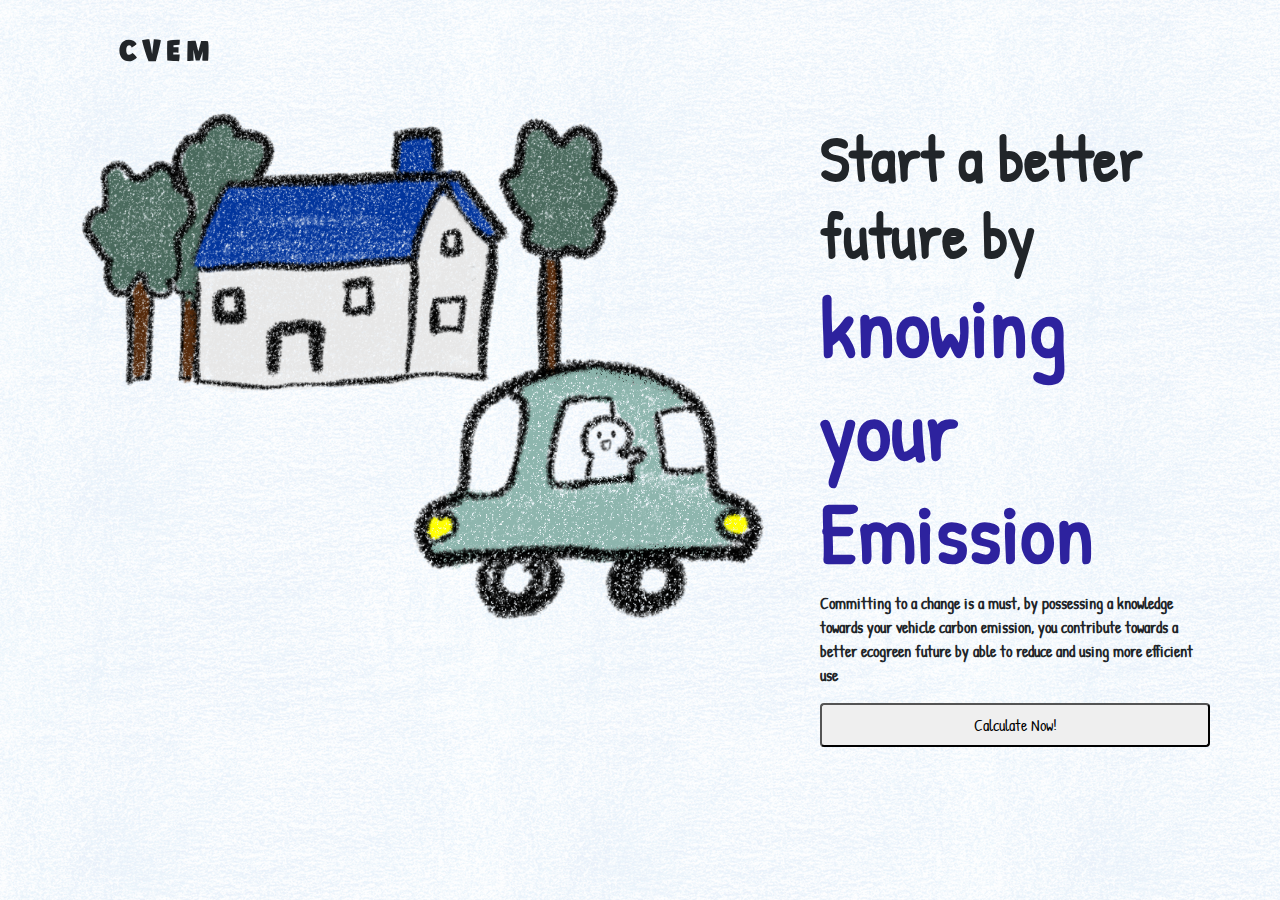
==== index.html @ 05aa0f64 "ver 1.2" ====
<!DOCTYPE html>
<html lang="en">
<head>
  <meta charset="UTF-8">
  <meta name="viewport" content="width=device-width, initial-scale=1">
  <title>VCEM</title>
  <link rel="stylesheet" href="https://stackpath.bootstrapcdn.com/bootstrap/4.5.2/css/bootstrap.min.css">
  <link rel="stylesheet" href="styles.css">
  <link rel="preconnect" href="https://fonts.googleapis.com">
  <link rel="preconnect" href="https://fonts.gstatic.com" crossorigin>
  <link href="https://fonts.googleapis.com/css2?family=Grandstander&family=Patrick+Hand&family=Playpen+Sans:wght@700&display=swap" rel="stylesheet">
  <link href="/dist/output.css" rel="stylesheet">
</head>
<body>
  <header>
    <nav>
        <div class="logo-nav">
        <p>CVEM</p>
        </div>
      <ul>
        <li><a href="index.html" id="home-link">Home</a></li>
        <li><a href="calculate.html" id="calculate-link">Calculate</a></li>
        <li><a href="reference" id="reference-link">Reference</a></li>
      </ul>

      <div class="menu-toggle">
        <input type="checkbox"/>
        <span></span>
        <span></span>
        <span></span>
      </div>
    </nav>
  </header>

  <main>
    <section class="landing-page">
      <img src="landing-img.png" class="landing-img">
            <div class="content">

            <h1 class="h1-landing">Start a better future by <br><span>knowing your Emission</span></h1>
            <P>Committing to a change is a must, by possessing a knowledge towards your vehicle carbon emission, you contribute towards a better ecogreen future by able to reduce and using more efficient use</p>

              <button href="calculate.html" class="text-black font-bold py-2 px-4 rounded">
                Calculate Now!
              </button>
                
          </div>
         
    </section>

    <section id="dyk">
      <div class="flex">
      </div>
    </section>

    

  </main>

  <script src="script.js"></script>
  <script src="https://cdn.jsdelivr.net/npm/bootstrap@5.3.2/dist/js/bootstrap.bundle.min.js" integrity="sha384-C6RzsynM9kWDrMNeT87bh95OGNyZPhcTNXj1NW7RuBCsyN/o0jlpcV8Qyq46cDfL" crossorigin="anonymous"></script>
</body>
</html>
---- styles.css ----
*{
    margin: 0;
    padding: 0;
}

body{
    font-family: 'Patrick Hand', cursive;
    background-color: rgb(233, 233, 244);
    background-image: url(texture-background.jpg);
    background-repeat: repeat;   
    overflow-x: hidden; 
    scroll-behavior: smooth;
    background-blend-mode: screen;
    font-weight: bold;
}

@tailwind base;
@tailwind components;
@tailwind utilities;

nav {
    position: fixed;
    top: 0;
    display: flex;
    justify-content: space-around;
    padding: 20px 20px;
    align-items: center;
}

nav .logo-nav{
    font-family: 'Grandstander', cursive;
    font-weight: bolder;
    font-size: xx-large;
    letter-spacing: 5px;
    margin-top: 10px;
    margin-left: 5%;
}

nav ul {
    display: flex;
    list-style: none;
    width: 70vh;
    justify-content: space-between;  
    margin-left: 100vh;
}

nav ul li:hover{
    color: white;
}

nav ul li a {
    text-decoration: none;
    letter-spacing: 5px;
    color: black;
}

.menu-toggle {
    display: none;
    flex-direction: column;
    height: 20px;
    justify-content: space-between;
    position: relative;
    background-color: rgb(233, 233, 244);
}

.menu-toggle input {
    position: absolute;
    width: 30px;
    height: 27px;
    right: -2px;
    top: -5px;
    opacity: 0;
    cursor: pointer;
    z-index: 2;
}

.menu-toggle span {
    display: block;
    width: 28px;
    height: 3px;
    background-color: rgb(152, 152, 173);
    border-radius: 3px;
    transition: all 0.5s;
}

/*Hamburger Menu Animation*/
.menu-toggle :nth-child(2){
    transform-origin: 0 0;
}

.menu-toggle :nth-child(4){
    transform-origin: 0 100%;
}

.menu-toggle input:checked ~ span:nth-child(2){
    transform: rotate(45deg) translate(-1px, -1px);
}

.menu-toggle input:checked ~ span:nth-child(3){
    transform: scale(0);
    opacity: 0;
}

.menu-toggle input:checked ~ span:nth-child(4){
    transform: rotate(-45deg) translate(-1px, 0px);
}

.landing-img {
    height: 590px;
    width: 750px;
    justify-content: space-evenly;
    z-index: -1;
}

.landing-page{
    padding: 70px 70px;
    display: flex;
}

.h1-landing{
    padding-top: 50px;
    font-size: 64px;
    font-weight: bolder;
}

.h1-landing span{
    font-size: 86px;
    color: rgb(45, 34, 158);
}
.content{
    display: flex;
    flex-direction: column;
}

.form{
    display: flex;
    flex-direction: column;
    justify-content: space-evenly;
    padding: 100px 50px ;
    text-align: start;
    font-size: large;
}

/* Desktop*/
@media screen and (max-width: 1280px){
    nav ul{
        width: 50vh;
    }
    nav .logo-nav{
        width: 70vh;
    }
    
}

/* Tablet display*/
@media screen and (max-width: 768px){
    nav ul{
        position: relative;
        width: fit-content;
    }

    nav .logo-nav{
        width: 5vh;
    }

    .landing-img{
        height: 300px;
        width: 350px;
    }

    .content{
        size: 50%;
    }

    .h1-landing{
        margin-top: 500px;
        margin-right: 500px;
    }
}

/* Mobile display*/
@media screen and (max-width: 576px){
    .menu-toggle{
        display: flex;
        left: 350px;
        background-blend-mode: screen;
        background-color: rgb(233, 233, 244);
    }

    .logo-nav {
        transform: scale(0.8);
        align-items: flex-start;
    }

    nav ul{
        position: absolute;
        right: 0;
        top: 0;
        height: 100vh;
        width: 100vh;
        justify-content: space-evenly;
        align-items: center;
        flex-direction: column;
        z-index: -1;
        transform: translateX(70%);
        transition: all 0.5s;
        font-size: large;
        background-color: rgb(174, 174, 202);
    }

    nav ul.slide{
        transform: translateX(0) scale(0);
    }

  
}
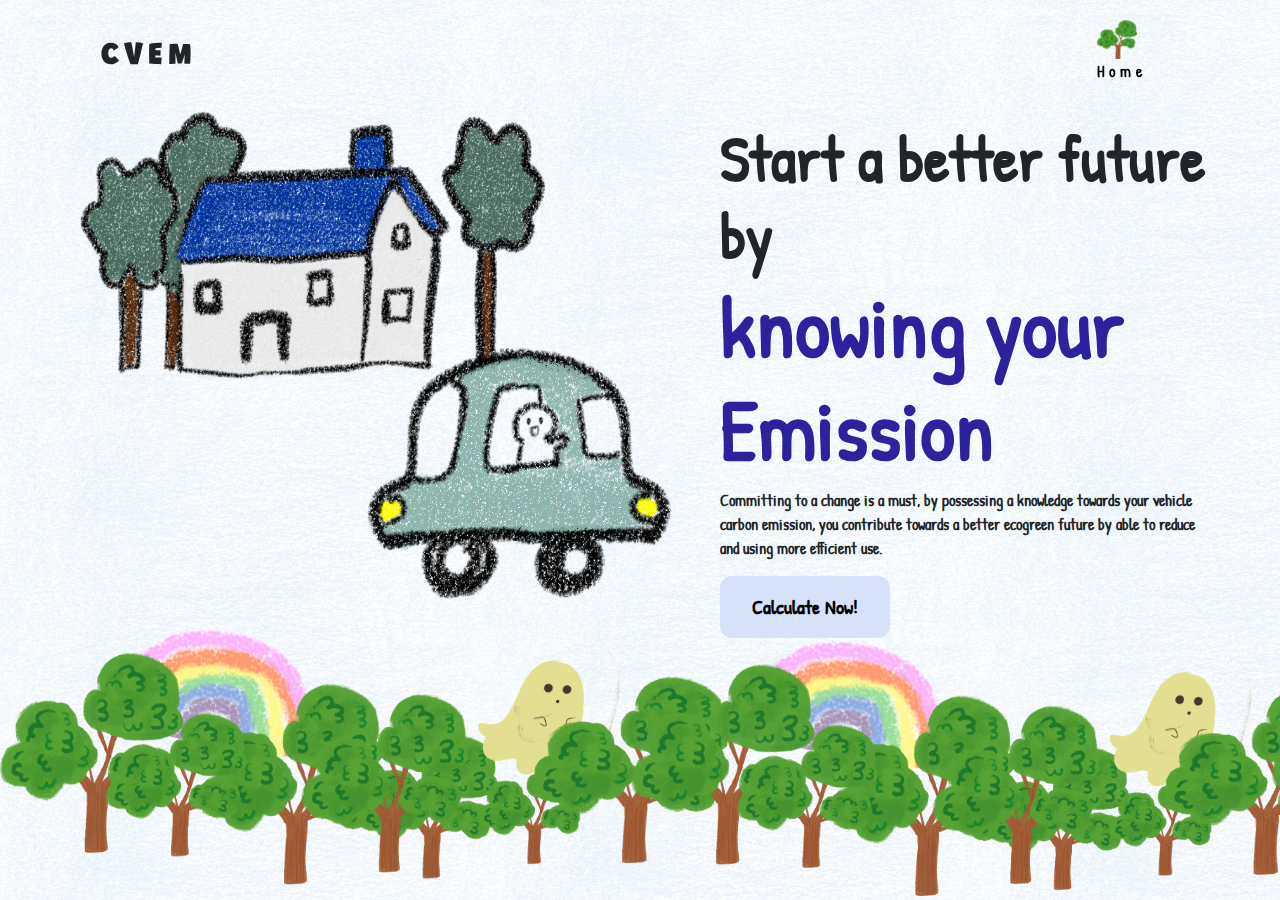
==== commit 2a243bf8: "responsive mobile and tablet view (ver 2.5)" ====
--- a/index.html
+++ b/index.html
@@ -10,6 +10,7 @@
   <link rel="preconnect" href="https://fonts.gstatic.com" crossorigin>
   <link href="https://fonts.googleapis.com/css2?family=Grandstander&family=Patrick+Hand&family=Playpen+Sans:wght@700&display=swap" rel="stylesheet">
   <link href="/dist/output.css" rel="stylesheet">
+  <link rel="icon" href="icon.png" type="image/x-icon">
 </head>
 <body>
   <header>
@@ -18,17 +19,17 @@
         <p>CVEM</p>
         </div>
       <ul>
-        <li><a href="index.html" id="home-link">Home</a></li>
-        <li><a href="calculate.html" id="calculate-link">Calculate</a></li>
-        <li><a href="reference" id="reference-link">Reference</a></li>
+        <li><a href="index.html" id="home-link">
+        <img src="icon.png" alt="" class="icon-home">
+        <span>Home</span>
+        </a></li>
+        <li><a href="calculate.html" id="calculate-link">
+        <img src="calculate-icon.png" alt="" class="icon-calculate">
+        <span>Calculate</span> </a></li>
+        <li><a href="reference.html" id="reference-link">
+        <img src="reference-icon.png" alt="" class="icon-reference"> 
+         <span>Reference</span></a></li>
       </ul>
-
-      <div class="menu-toggle">
-        <input type="checkbox"/>
-        <span></span>
-        <span></span>
-        <span></span>
-      </div>
     </nav>
   </header>
 
@@ -38,23 +39,22 @@
             <div class="content">
 
             <h1 class="h1-landing">Start a better future by <br><span>knowing your Emission</span></h1>
-            <P>Committing to a change is a must, by possessing a knowledge towards your vehicle carbon emission, you contribute towards a better ecogreen future by able to reduce and using more efficient use</p>
+            <P>Committing to a change is a must, by possessing a knowledge towards your vehicle carbon emission, you contribute towards a better ecogreen future by able to reduce and using more efficient use.</p>
+              <a href="calculate.html" id="button">
+                <button href="calculate.html" id="button">
+                <span>
+                  Calculate Now!
+                </span>
+                </button>
+              </a>
 
-              <button href="calculate.html" class="text-black font-bold py-2 px-4 rounded">
-                Calculate Now!
-              </button>
-                
-          </div>
+             </div>
          
     </section>
 
-    <section id="dyk">
-      <div class="flex">
-      </div>
+    <section class="sub-page">
+      <img src="footerbg.png" alt="background" class="sub-bg">
     </section>
-
-    
-
   </main>
 
   <script src="script.js"></script>
--- a/styles.css
+++ b/styles.css
@@ -10,7 +10,8 @@
     background-color: rgb(233, 233, 244);
     background-image: url(texture-background.jpg);
     background-repeat: repeat;   
-    overflow-x: hidden; 
+    overflow-x: hidden;
+    overflow-y: hidden; 
     scroll-behavior: smooth;
     background-blend-mode: screen;
     font-weight: bold;
@@ -56,60 +57,56 @@
     color: black;
 }
 
-.menu-toggle {
-    display: none;
-    flex-direction: column;
-    height: 20px;
-    justify-content: space-between;
-    position: relative;
-    background-color: rgb(233, 233, 244);
-}
-
-.menu-toggle input {
-    position: absolute;
-    width: 30px;
-    height: 27px;
-    right: -2px;
-    top: -5px;
-    opacity: 0;
+.icon-home{
+    width: 40px;
+    height: auto;
+    display: flex;
+    flex-direction: row;
+    align-items: flex-start;
+}
+.icon-calculate{
+    width: 35px;
+    height: auto;
+    display: flex;
+    flex-direction: row;
+    align-items: center;
+}
+.icon-reference{
+    width: 50px;
+    height: auto;
+    display: flex;
+    flex-direction: row;
+    align-items: flex-start;
+}
+
+button{
     cursor: pointer;
-    z-index: 2;
-}
-
-.menu-toggle span {
-    display: block;
-    width: 28px;
-    height: 3px;
-    background-color: rgb(152, 152, 173);
-    border-radius: 3px;
-    transition: all 0.5s;
-}
-
-/*Hamburger Menu Animation*/
-.menu-toggle :nth-child(2){
-    transform-origin: 0 0;
-}
-
-.menu-toggle :nth-child(4){
-    transform-origin: 0 100%;
-}
-
-.menu-toggle input:checked ~ span:nth-child(2){
-    transform: rotate(45deg) translate(-1px, -1px);
-}
-
-.menu-toggle input:checked ~ span:nth-child(3){
-    transform: scale(0);
-    opacity: 0;
-}
-
-.menu-toggle input:checked ~ span:nth-child(4){
-    transform: rotate(-45deg) translate(-1px, 0px);
+    padding: 16px 32px;
+    text-decoration: none;
+    border-style: hidden;
+    border-radius: 12px;
+    display: flex;
+    
+}
+
+button span{
+    font-size: 20px;
+    font-weight: bold;
+    text-decoration: none;
+    justify-content: center;
+    text-decoration: none;
+}
+
+:hover button{
+    text-decoration: none;
+    transition-duration: 0.4s;
+    background-color: rgb(215, 225, 250);
+
 }
 
 .landing-img {
-    height: 590px;
-    width: 750px;
+    width: 650px;
+    height: auto;
     justify-content: space-evenly;
     z-index: -1;
 }
@@ -134,86 +131,124 @@
     flex-direction: column;
 }
 
-.form{
+
+button{
+    cursor: pointer;
+}
+
+.sub-bg{
+    width: 2000px;
+    height: max-content;
+    position: static;
+    margin: -100px 0px;
+    background-repeat: repeat;
     display: flex;
     flex-direction: column;
-    justify-content: space-evenly;
-    padding: 100px 50px ;
-    text-align: start;
-    font-size: large;
-}
-
-/* Desktop*/
-@media screen and (max-width: 1280px){
+    z-index: -1;
+}
+
+
+
+/* Tablet display*/
+@media screen and (max-width: 1024px){
+    .landing-img{
+        height: 250px;
+        width: auto;
+        display: flex;
+        flex-direction: column-reverse;
+        justify-content: center;
+        margin: 100px 0px;
+        padding-left: 0px;
+        position: sticky;
+        z-index: 0;
+    }
+
     nav ul{
-        width: 50vh;
-    }
-    nav .logo-nav{
-        width: 70vh;
-    }
-    
-}
-
-/* Tablet display*/
-@media screen and (max-width: 768px){
-    nav ul{
-        position: relative;
-        width: fit-content;
-    }
-
-    nav .logo-nav{
-        width: 5vh;
-    }
-
-    .landing-img{
-        height: 300px;
-        width: 350px;
-    }
-
-    .content{
-        size: 50%;
+        margin: 0px 0px;
+        padding: 0px 70px;
+        display: flex;
+        flex-direction: row;
+    }
+
+    .landing-page{
+        margin: 20px 0px;
     }
 
     .h1-landing{
-        margin-top: 500px;
-        margin-right: 500px;
+        text-align: start;
+        font-size: 24px;
+        position: sticky;
+        margin: -20px 0px;
+    }
+
+    .h1-landing span {
+        font-size: 56px;
+        margin: 20px 0px;
+    }
+
+    p{
+        margin: 20px 0px;
+    }
+
+    .sub-bg{
+        margin: -120px 0px;
+        background-repeat: repeat;
     }
 }
 
 /* Mobile display*/
 @media screen and (max-width: 576px){
-    .menu-toggle{
+
+    .landing-img{
+        display: none;
+    }
+
+    .logo-nav{
         display: flex;
-        left: 350px;
-        background-blend-mode: screen;
-        background-color: rgb(233, 233, 244);
-    }
-
-    .logo-nav {
-        transform: scale(0.8);
-        align-items: flex-start;
-    }
-
-    nav ul{
-        position: absolute;
-        right: 0;
-        top: 0;
-        height: 100vh;
-        width: 100vh;
-        justify-content: space-evenly;
+        padding: 10px 20px;
+    }
+
+    nav ul span{
+        opacity: 0;
+    }
+
+    nav ul .icon-home{
+        margin: 0px -40px;
+        padding-top: 20px;
+    }
+
+    nav ul .icon-calculate{
+        margin: 0px -60px;
+        padding-top: 15px;
+        width: 40px;
+        height: auto;
+    }
+
+    nav ul .icon-reference{
+        margin: 0px -130px;
+        padding-top: 17px;
+    }
+
+    .h1-landing{
+        font-size: 36px;
+    }
+    
+    .h1-landing span{
+        font-size: 72px;
+    }
+
+    .button{
+        
         align-items: center;
-        flex-direction: column;
-        z-index: -1;
-        transform: translateX(70%);
-        transition: all 0.5s;
-        font-size: large;
-        background-color: rgb(174, 174, 202);
-    }
-
-    nav ul.slide{
-        transform: translateX(0) scale(0);
-    }
-
-  
-}
-
+        
+    }
+
+    .sub-bg{
+        width: 2000px;
+        height: auto;
+        position: sticky;
+        margin-top: -30px;
+
+    }
+}
+
